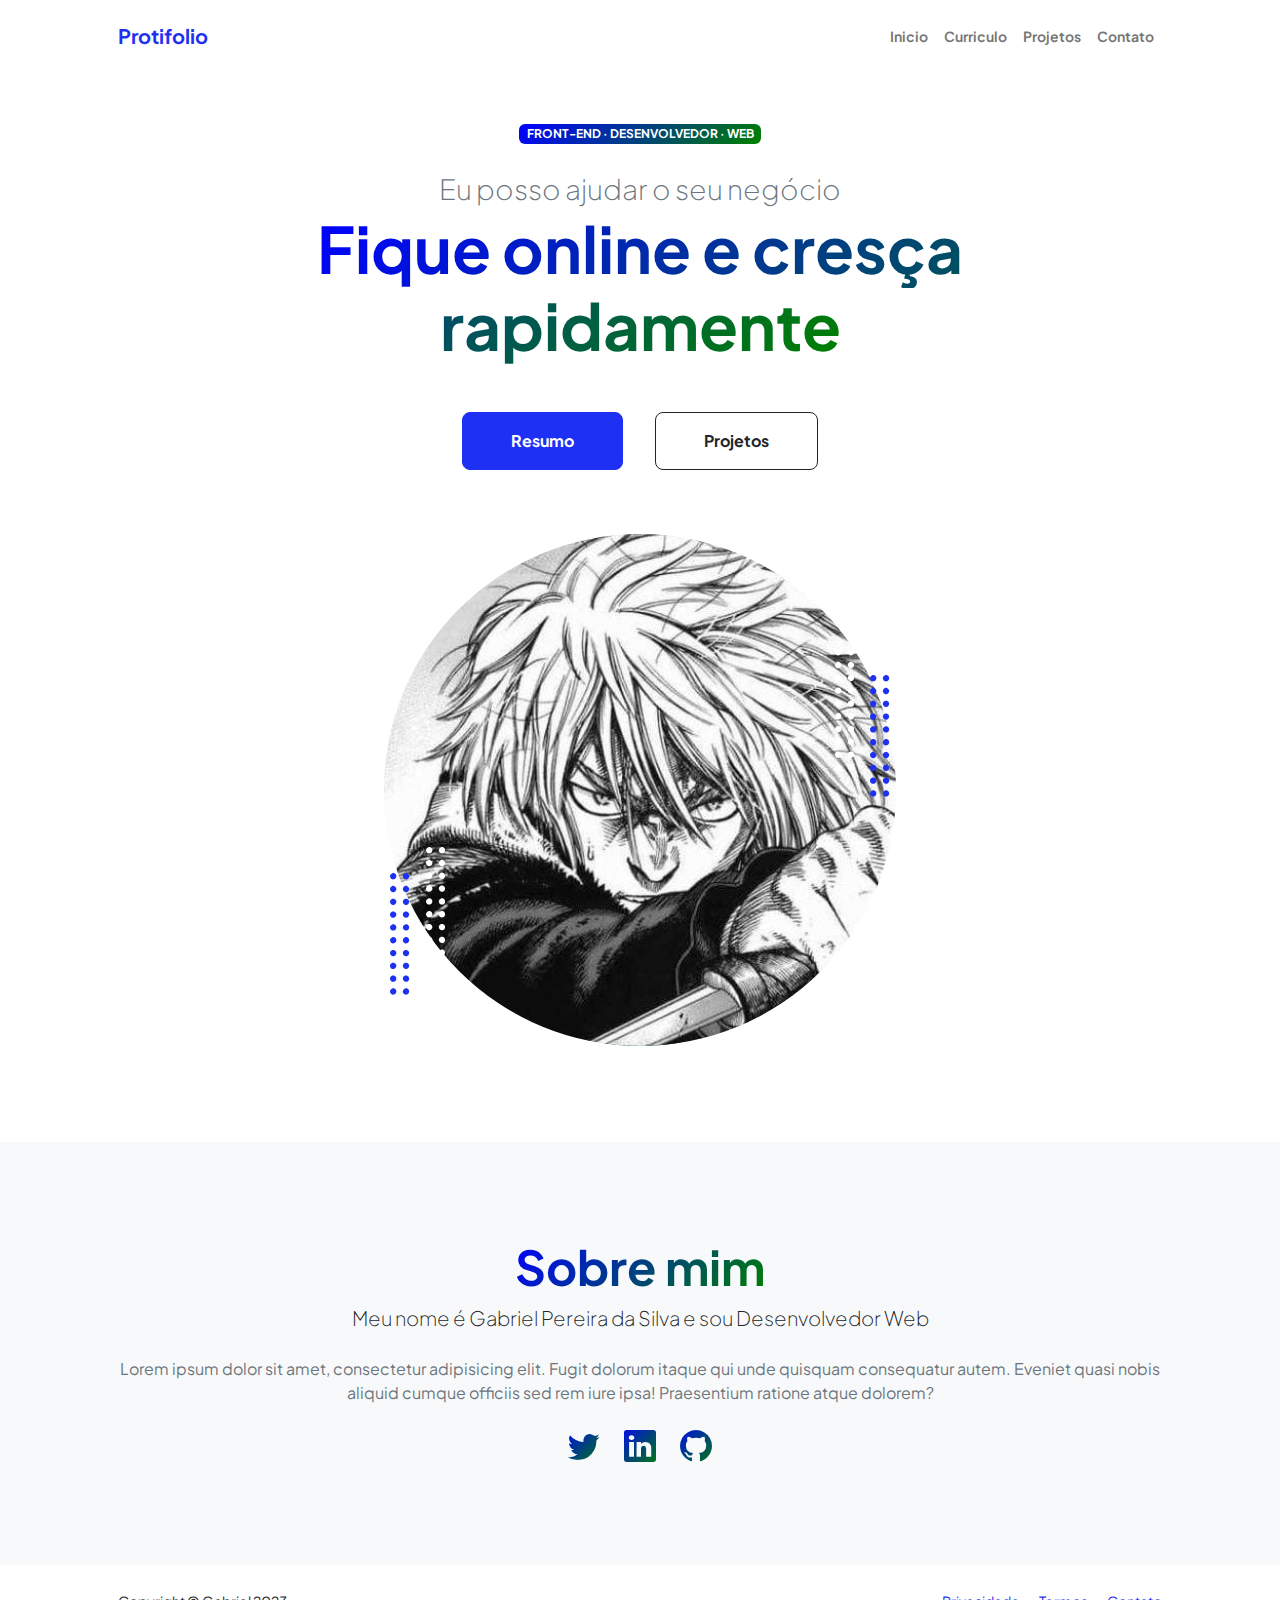
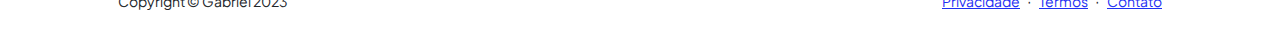
==== index.html @ ac5b2639 "Meu Portifolio" ====
<!DOCTYPE html>
<html lang="en">
    <head>
        <meta charset="utf-8" />
        <meta name="viewport" content="width=device-width, initial-scale=1, shrink-to-fit=no" />
        <meta name="description" content="" />
        <meta name="author" content="" />
        <title>Portifolio</title>
        <!-- Favicon-->
        <link rel="icon" type="image/x-icon" href="assets/favicon.ico" />
        <!-- Custom Google font-->
        <link rel="preconnect" href="https://fonts.googleapis.com" />
        <link rel="preconnect" href="https://fonts.gstatic.com" crossorigin />
        <link href="https://fonts.googleapis.com/css2?family=Plus+Jakarta+Sans:wght@100;200;300;400;500;600;700;800;900&amp;display=swap" rel="stylesheet" />
        <!-- Bootstrap icons-->
        <link href="https://cdn.jsdelivr.net/npm/bootstrap-icons@1.8.1/font/bootstrap-icons.css" rel="stylesheet" />
        <!-- Core theme CSS (includes Bootstrap)-->
        <link href="css/styles.css" rel="stylesheet" />
    </head>
    <body class="d-flex flex-column h-100">
        <main class="flex-shrink-0">
            <!-- Navigation-->
            <nav class="navbar navbar-expand-lg navbar-light bg-white py-3">
                <div class="container px-5">
                    <a class="navbar-brand" href="index.html"><span class="fw-bolder text-primary">Protifolio</span></a>
                    <button class="navbar-toggler" type="button" data-bs-toggle="collapse" data-bs-target="#navbarSupportedContent" aria-controls="navbarSupportedContent" aria-expanded="false" aria-label="Toggle navigation"><span class="navbar-toggler-icon"></span></button>
                    <div class="collapse navbar-collapse" id="navbarSupportedContent">
                        <ul class="navbar-nav ms-auto mb-2 mb-lg-0 small fw-bolder">
                            <li class="nav-item"><a class="nav-link" href="index.html">Inicio</a></li>
                            <li class="nav-item"><a class="nav-link" href="curriculo.html">Curriculo</a></li>
                            <li class="nav-item"><a class="nav-link" href="projetos.html">Projetos</a></li>
                            <li class="nav-item"><a class="nav-link" href="contato.html">Contato</a></li>
                        </ul>
                    </div>
                </div>
            </nav>
            <!-- Header-->
            <header class="py-5">
                <div class="container px-5 pb-5">
                    <div class="row gx-5 align-items-center">
                        <div class="col-xxl-5">
                            <!-- Header text content-->
                            <div class="text-center text-xxl-start">
                                <div class="badge bg-gradient-primary-to-secondary text-white mb-4"><div class="text-uppercase">Front-end &middot; Desenvolvedor &middot; Web</div></div>
                                <div class="fs-3 fw-light text-muted">Eu posso ajudar o seu negócio</div>
                                <h1 class="display-3 fw-bolder mb-5"><span class="text-gradient d-inline">Fique online e cresça rapidamente</span></h1>
                                <div class="d-grid gap-3 d-sm-flex justify-content-sm-center justify-content-xxl-start mb-3">
                                    <a class="btn btn-primary btn-lg px-5 py-3 me-sm-3 fs-6 fw-bolder" href="contato.html">Resumo</a>
                                    <a class="btn btn-outline-dark btn-lg px-5 py-3 fs-6 fw-bolder" href="projetos.html">Projetos</a>
                                </div>
                            </div>
                        </div>
                        <div class="col-xxl-7">
                            <!-- Header profile picture-->
                            <div class="d-flex justify-content-center mt-5 mt-xxl-0">
                                <div class="profile bg-gradient-primary-to-secondary">
                                    <!-- TIP: For best results, use a photo with a transparent background like the demo example below-->
                                    <!-- Watch a tutorial on how to do this on YouTube (link)-->
                                    <img class="profile-img" src="assets/zaz.jpeg" alt="..."  style="border-radius: 50%;"/>
                                    <div class="dots-1">
                                        <!-- SVG Dots-->
                                        <svg version="1.1" xmlns="http://www.w3.org/2000/svg" xmlns:xlink="http://www.w3.org/1999/xlink" x="0px" y="0px" viewBox="0 0 191.6 1215.4" style="enable-background: new 0 0 191.6 1215.4" xml:space="preserve">
                                            <g transform="translate(0.000000,1280.000000) scale(0.100000,-0.100000)">
                                                <path d="M227.7,12788.6c-105-35-200-141-222-248c-43-206,163-412,369-369c155,32,275,190,260,339c-11,105-90,213-190,262        C383.7,12801.6,289.7,12808.6,227.7,12788.6z"></path>
                                                <path d="M1507.7,12788.6c-151-50-253-216-222-362c25-119,136-230,254-255c194-41,395,142,375,339c-11,105-90,213-190,262        C1663.7,12801.6,1569.7,12808.6,1507.7,12788.6z"></path>
                                                <path d="M227.7,11508.6c-105-35-200-141-222-248c-43-206,163-412,369-369c155,32,275,190,260,339c-11,105-90,213-190,262        C383.7,11521.6,289.7,11528.6,227.7,11508.6z"></path>
                                                <path d="M1507.7,11508.6c-151-50-253-216-222-362c25-119,136-230,254-255c194-41,395,142,375,339c-11,105-90,213-190,262        C1663.7,11521.6,1569.7,11528.6,1507.7,11508.6z"></path>
                                                <path d="M227.7,10228.6c-105-35-200-141-222-248c-43-206,163-412,369-369c155,32,275,190,260,339c-11,105-90,213-190,262        C383.7,10241.6,289.7,10248.6,227.7,10228.6z"></path>
                                                <path d="M1507.7,10228.6c-105-35-200-141-222-248c-43-206,163-412,369-369c155,32,275,190,260,339c-11,105-90,213-190,262        C1663.7,10241.6,1569.7,10248.6,1507.7,10228.6z"></path>
                                                <path d="M227.7,8948.6c-105-35-200-141-222-248c-43-206,163-412,369-369c155,32,275,190,260,339c-11,105-90,213-190,262        C383.7,8961.6,289.7,8968.6,227.7,8948.6z"></path>
                                                <path d="M1507.7,8948.6c-105-35-200-141-222-248c-43-206,163-412,369-369c155,32,275,190,260,339c-11,105-90,213-190,262        C1663.7,8961.6,1569.7,8968.6,1507.7,8948.6z"></path>
                                                <path d="M227.7,7668.6c-105-35-200-141-222-248c-43-206,163-412,369-369c155,32,275,190,260,339c-11,105-90,213-190,262        C383.7,7681.6,289.7,7688.6,227.7,7668.6z"></path>
                                                <path d="M1507.7,7668.6c-105-35-200-141-222-248c-43-206,163-412,369-369c155,32,275,190,260,339c-11,105-90,213-190,262        C1663.7,7681.6,1569.7,7688.6,1507.7,7668.6z"></path>
                                                <path d="M227.7,6388.6c-105-35-200-141-222-248c-43-206,163-412,369-369c155,32,275,190,260,339c-11,105-90,213-190,262        C383.7,6401.6,289.7,6408.6,227.7,6388.6z"></path>
                                                <path d="M1507.7,6388.6c-105-35-200-141-222-248c-43-206,163-412,369-369c155,32,275,190,260,339c-11,105-90,213-190,262        C1663.7,6401.6,1569.7,6408.6,1507.7,6388.6z"></path>
                                                <path d="M227.7,5108.6c-105-35-200-141-222-248c-43-206,163-412,369-369c155,32,275,190,260,339c-11,105-90,213-190,262        C383.7,5121.6,289.7,5128.6,227.7,5108.6z"></path>
                                                <path d="M1507.7,5108.6c-105-35-200-141-222-248c-43-206,163-412,369-369c155,32,275,190,260,339c-11,105-90,213-190,262        C1663.7,5121.6,1569.7,5128.6,1507.7,5108.6z"></path>
                                                <path d="M227.7,3828.6c-105-35-200-141-222-248c-43-206,163-412,369-369c155,32,275,190,260,339c-11,105-90,213-190,262        C383.7,3841.6,289.7,3848.6,227.7,3828.6z"></path>
                                                <path d="M1507.7,3828.6c-105-35-200-141-222-248c-43-206,163-412,369-369c155,32,275,190,260,339c-11,105-90,213-190,262        C1663.7,3841.6,1569.7,3848.6,1507.7,3828.6z"></path>
                                                <path d="M227.7,2548.6c-105-35-200-141-222-248c-43-206,163-412,369-369c155,32,275,190,260,339c-11,105-90,213-190,262        C383.7,2561.6,289.7,2568.6,227.7,2548.6z"></path>
                                                <path d="M1507.7,2548.6c-105-35-200-141-222-248c-43-206,163-412,369-369c155,32,275,190,260,339c-11,105-90,213-190,262        C1663.7,2561.6,1569.7,2568.6,1507.7,2548.6z"></path>
                                                <path d="M227.7,1268.6c-105-35-200-141-222-248c-43-206,163-412,369-369c155,32,275,190,260,339c-11,105-90,213-190,262        C383.7,1281.6,289.7,1288.6,227.7,1268.6z"></path>
                                                <path d="M1507.7,1268.6c-105-35-200-141-222-248c-43-206,163-412,369-369c155,32,275,190,260,339c-11,105-90,213-190,262        C1663.7,1281.6,1569.7,1288.6,1507.7,1268.6z"></path>
                                            </g>
                                        </svg>
                                        <!-- END of SVG dots-->
                                    </div>
                                    <div class="dots-2">
                                        <!-- SVG Dots-->
                                        <svg version="1.1" xmlns="http://www.w3.org/2000/svg" xmlns:xlink="http://www.w3.org/1999/xlink" x="0px" y="0px" viewBox="0 0 191.6 1215.4" style="enable-background: new 0 0 191.6 1215.4" xml:space="preserve">
                                            <g transform="translate(0.000000,1280.000000) scale(0.100000,-0.100000)">
                                                <path d="M227.7,12788.6c-105-35-200-141-222-248c-43-206,163-412,369-369c155,32,275,190,260,339c-11,105-90,213-190,262        C383.7,12801.6,289.7,12808.6,227.7,12788.6z"></path>
                                                <path d="M1507.7,12788.6c-151-50-253-216-222-362c25-119,136-230,254-255c194-41,395,142,375,339c-11,105-90,213-190,262        C1663.7,12801.6,1569.7,12808.6,1507.7,12788.6z"></path>
                                                <path d="M227.7,11508.6c-105-35-200-141-222-248c-43-206,163-412,369-369c155,32,275,190,260,339c-11,105-90,213-190,262        C383.7,11521.6,289.7,11528.6,227.7,11508.6z"></path>
                                                <path d="M1507.7,11508.6c-151-50-253-216-222-362c25-119,136-230,254-255c194-41,395,142,375,339c-11,105-90,213-190,262        C1663.7,11521.6,1569.7,11528.6,1507.7,11508.6z"></path>
                                                <path d="M227.7,10228.6c-105-35-200-141-222-248c-43-206,163-412,369-369c155,32,275,190,260,339c-11,105-90,213-190,262        C383.7,10241.6,289.7,10248.6,227.7,10228.6z"></path>
                                                <path d="M1507.7,10228.6c-105-35-200-141-222-248c-43-206,163-412,369-369c155,32,275,190,260,339c-11,105-90,213-190,262        C1663.7,10241.6,1569.7,10248.6,1507.7,10228.6z"></path>
                                                <path d="M227.7,8948.6c-105-35-200-141-222-248c-43-206,163-412,369-369c155,32,275,190,260,339c-11,105-90,213-190,262        C383.7,8961.6,289.7,8968.6,227.7,8948.6z"></path>
                                                <path d="M1507.7,8948.6c-105-35-200-141-222-248c-43-206,163-412,369-369c155,32,275,190,260,339c-11,105-90,213-190,262        C1663.7,8961.6,1569.7,8968.6,1507.7,8948.6z"></path>
                                                <path d="M227.7,7668.6c-105-35-200-141-222-248c-43-206,163-412,369-369c155,32,275,190,260,339c-11,105-90,213-190,262        C383.7,7681.6,289.7,7688.6,227.7,7668.6z"></path>
                                                <path d="M1507.7,7668.6c-105-35-200-141-222-248c-43-206,163-412,369-369c155,32,275,190,260,339c-11,105-90,213-190,262        C1663.7,7681.6,1569.7,7688.6,1507.7,7668.6z"></path>
                                                <path d="M227.7,6388.6c-105-35-200-141-222-248c-43-206,163-412,369-369c155,32,275,190,260,339c-11,105-90,213-190,262        C383.7,6401.6,289.7,6408.6,227.7,6388.6z"></path>
                                                <path d="M1507.7,6388.6c-105-35-200-141-222-248c-43-206,163-412,369-369c155,32,275,190,260,339c-11,105-90,213-190,262        C1663.7,6401.6,1569.7,6408.6,1507.7,6388.6z"></path>
                                                <path d="M227.7,5108.6c-105-35-200-141-222-248c-43-206,163-412,369-369c155,32,275,190,260,339c-11,105-90,213-190,262        C383.7,5121.6,289.7,5128.6,227.7,5108.6z"></path>
                                                <path d="M1507.7,5108.6c-105-35-200-141-222-248c-43-206,163-412,369-369c155,32,275,190,260,339c-11,105-90,213-190,262        C1663.7,5121.6,1569.7,5128.6,1507.7,5108.6z"></path>
                                                <path d="M227.7,3828.6c-105-35-200-141-222-248c-43-206,163-412,369-369c155,32,275,190,260,339c-11,105-90,213-190,262        C383.7,3841.6,289.7,3848.6,227.7,3828.6z"></path>
                                                <path d="M1507.7,3828.6c-105-35-200-141-222-248c-43-206,163-412,369-369c155,32,275,190,260,339c-11,105-90,213-190,262        C1663.7,3841.6,1569.7,3848.6,1507.7,3828.6z"></path>
                                                <path d="M227.7,2548.6c-105-35-200-141-222-248c-43-206,163-412,369-369c155,32,275,190,260,339c-11,105-90,213-190,262        C383.7,2561.6,289.7,2568.6,227.7,2548.6z"></path>
                                                <path d="M1507.7,2548.6c-105-35-200-141-222-248c-43-206,163-412,369-369c155,32,275,190,260,339c-11,105-90,213-190,262        C1663.7,2561.6,1569.7,2568.6,1507.7,2548.6z"></path>
                                                <path d="M227.7,1268.6c-105-35-200-141-222-248c-43-206,163-412,369-369c155,32,275,190,260,339c-11,105-90,213-190,262        C383.7,1281.6,289.7,1288.6,227.7,1268.6z"></path>
                                                <path d="M1507.7,1268.6c-105-35-200-141-222-248c-43-206,163-412,369-369c155,32,275,190,260,339c-11,105-90,213-190,262        C1663.7,1281.6,1569.7,1288.6,1507.7,1268.6z"></path>
                                            </g>
                                        </svg>
                                        <!-- END of SVG dots-->
                                    </div>
                                    <div class="dots-3">
                                        <!-- SVG Dots-->
                                        <svg version="1.1" xmlns="http://www.w3.org/2000/svg" xmlns:xlink="http://www.w3.org/1999/xlink" x="0px" y="0px" viewBox="0 0 191.6 1215.4" style="enable-background: new 0 0 191.6 1215.4" xml:space="preserve">
                                            <g transform="translate(0.000000,1280.000000) scale(0.100000,-0.100000)">
                                                <path d="M227.7,12788.6c-105-35-200-141-222-248c-43-206,163-412,369-369c155,32,275,190,260,339c-11,105-90,213-190,262        C383.7,12801.6,289.7,12808.6,227.7,12788.6z"></path>
                                                <path d="M1507.7,12788.6c-151-50-253-216-222-362c25-119,136-230,254-255c194-41,395,142,375,339c-11,105-90,213-190,262        C1663.7,12801.6,1569.7,12808.6,1507.7,12788.6z"></path>
                                                <path d="M227.7,11508.6c-105-35-200-141-222-248c-43-206,163-412,369-369c155,32,275,190,260,339c-11,105-90,213-190,262        C383.7,11521.6,289.7,11528.6,227.7,11508.6z"></path>
                                                <path d="M1507.7,11508.6c-151-50-253-216-222-362c25-119,136-230,254-255c194-41,395,142,375,339c-11,105-90,213-190,262        C1663.7,11521.6,1569.7,11528.6,1507.7,11508.6z"></path>
                                                <path d="M227.7,10228.6c-105-35-200-141-222-248c-43-206,163-412,369-369c155,32,275,190,260,339c-11,105-90,213-190,262        C383.7,10241.6,289.7,10248.6,227.7,10228.6z"></path>
                                                <path d="M1507.7,10228.6c-105-35-200-141-222-248c-43-206,163-412,369-369c155,32,275,190,260,339c-11,105-90,213-190,262        C1663.7,10241.6,1569.7,10248.6,1507.7,10228.6z"></path>
                                                <path d="M227.7,8948.6c-105-35-200-141-222-248c-43-206,163-412,369-369c155,32,275,190,260,339c-11,105-90,213-190,262        C383.7,8961.6,289.7,8968.6,227.7,8948.6z"></path>
                                                <path d="M1507.7,8948.6c-105-35-200-141-222-248c-43-206,163-412,369-369c155,32,275,190,260,339c-11,105-90,213-190,262        C1663.7,8961.6,1569.7,8968.6,1507.7,8948.6z"></path>
                                                <path d="M227.7,7668.6c-105-35-200-141-222-248c-43-206,163-412,369-369c155,32,275,190,260,339c-11,105-90,213-190,262        C383.7,7681.6,289.7,7688.6,227.7,7668.6z"></path>
                                                <path d="M1507.7,7668.6c-105-35-200-141-222-248c-43-206,163-412,369-369c155,32,275,190,260,339c-11,105-90,213-190,262        C1663.7,7681.6,1569.7,7688.6,1507.7,7668.6z"></path>
                                                <path d="M227.7,6388.6c-105-35-200-141-222-248c-43-206,163-412,369-369c155,32,275,190,260,339c-11,105-90,213-190,262        C383.7,6401.6,289.7,6408.6,227.7,6388.6z"></path>
                                                <path d="M1507.7,6388.6c-105-35-200-141-222-248c-43-206,163-412,369-369c155,32,275,190,260,339c-11,105-90,213-190,262        C1663.7,6401.6,1569.7,6408.6,1507.7,6388.6z"></path>
                                                <path d="M227.7,5108.6c-105-35-200-141-222-248c-43-206,163-412,369-369c155,32,275,190,260,339c-11,105-90,213-190,262        C383.7,5121.6,289.7,5128.6,227.7,5108.6z"></path>
                                                <path d="M1507.7,5108.6c-105-35-200-141-222-248c-43-206,163-412,369-369c155,32,275,190,260,339c-11,105-90,213-190,262        C1663.7,5121.6,1569.7,5128.6,1507.7,5108.6z"></path>
                                                <path d="M227.7,3828.6c-105-35-200-141-222-248c-43-206,163-412,369-369c155,32,275,190,260,339c-11,105-90,213-190,262        C383.7,3841.6,289.7,3848.6,227.7,3828.6z"></path>
                                                <path d="M1507.7,3828.6c-105-35-200-141-222-248c-43-206,163-412,369-369c155,32,275,190,260,339c-11,105-90,213-190,262        C1663.7,3841.6,1569.7,3848.6,1507.7,3828.6z"></path>
                                                <path d="M227.7,2548.6c-105-35-200-141-222-248c-43-206,163-412,369-369c155,32,275,190,260,339c-11,105-90,213-190,262        C383.7,2561.6,289.7,2568.6,227.7,2548.6z"></path>
                                                <path d="M1507.7,2548.6c-105-35-200-141-222-248c-43-206,163-412,369-369c155,32,275,190,260,339c-11,105-90,213-190,262        C1663.7,2561.6,1569.7,2568.6,1507.7,2548.6z"></path>
                                                <path d="M227.7,1268.6c-105-35-200-141-222-248c-43-206,163-412,369-369c155,32,275,190,260,339c-11,105-90,213-190,262        C383.7,1281.6,289.7,1288.6,227.7,1268.6z"></path>
                                                <path d="M1507.7,1268.6c-105-35-200-141-222-248c-43-206,163-412,369-369c155,32,275,190,260,339c-11,105-90,213-190,262        C1663.7,1281.6,1569.7,1288.6,1507.7,1268.6z"></path>
                                            </g>
                                        </svg>
                                        <!-- END of SVG dots-->
                                    </div>
                                    <div class="dots-4">
                                        <!-- SVG Dots-->
                                        <svg version="1.1" xmlns="http://www.w3.org/2000/svg" xmlns:xlink="http://www.w3.org/1999/xlink" x="0px" y="0px" viewBox="0 0 191.6 1215.4" style="enable-background: new 0 0 191.6 1215.4" xml:space="preserve">
                                            <g transform="translate(0.000000,1280.000000) scale(0.100000,-0.100000)">
                                                <path d="M227.7,12788.6c-105-35-200-141-222-248c-43-206,163-412,369-369c155,32,275,190,260,339c-11,105-90,213-190,262        C383.7,12801.6,289.7,12808.6,227.7,12788.6z"></path>
                                                <path d="M1507.7,12788.6c-151-50-253-216-222-362c25-119,136-230,254-255c194-41,395,142,375,339c-11,105-90,213-190,262        C1663.7,12801.6,1569.7,12808.6,1507.7,12788.6z"></path>
                                                <path d="M227.7,11508.6c-105-35-200-141-222-248c-43-206,163-412,369-369c155,32,275,190,260,339c-11,105-90,213-190,262        C383.7,11521.6,289.7,11528.6,227.7,11508.6z"></path>
                                                <path d="M1507.7,11508.6c-151-50-253-216-222-362c25-119,136-230,254-255c194-41,395,142,375,339c-11,105-90,213-190,262        C1663.7,11521.6,1569.7,11528.6,1507.7,11508.6z"></path>
                                                <path d="M227.7,10228.6c-105-35-200-141-222-248c-43-206,163-412,369-369c155,32,275,190,260,339c-11,105-90,213-190,262        C383.7,10241.6,289.7,10248.6,227.7,10228.6z"></path>
                                                <path d="M1507.7,10228.6c-105-35-200-141-222-248c-43-206,163-412,369-369c155,32,275,190,260,339c-11,105-90,213-190,262        C1663.7,10241.6,1569.7,10248.6,1507.7,10228.6z"></path>
                                                <path d="M227.7,8948.6c-105-35-200-141-222-248c-43-206,163-412,369-369c155,32,275,190,260,339c-11,105-90,213-190,262        C383.7,8961.6,289.7,8968.6,227.7,8948.6z"></path>
                                                <path d="M1507.7,8948.6c-105-35-200-141-222-248c-43-206,163-412,369-369c155,32,275,190,260,339c-11,105-90,213-190,262        C1663.7,8961.6,1569.7,8968.6,1507.7,8948.6z"></path>
                                                <path d="M227.7,7668.6c-105-35-200-141-222-248c-43-206,163-412,369-369c155,32,275,190,260,339c-11,105-90,213-190,262        C383.7,7681.6,289.7,7688.6,227.7,7668.6z"></path>
                                                <path d="M1507.7,7668.6c-105-35-200-141-222-248c-43-206,163-412,369-369c155,32,275,190,260,339c-11,105-90,213-190,262        C1663.7,7681.6,1569.7,7688.6,1507.7,7668.6z"></path>
                                                <path d="M227.7,6388.6c-105-35-200-141-222-248c-43-206,163-412,369-369c155,32,275,190,260,339c-11,105-90,213-190,262        C383.7,6401.6,289.7,6408.6,227.7,6388.6z"></path>
                                                <path d="M1507.7,6388.6c-105-35-200-141-222-248c-43-206,163-412,369-369c155,32,275,190,260,339c-11,105-90,213-190,262        C1663.7,6401.6,1569.7,6408.6,1507.7,6388.6z"></path>
                                                <path d="M227.7,5108.6c-105-35-200-141-222-248c-43-206,163-412,369-369c155,32,275,190,260,339c-11,105-90,213-190,262        C383.7,5121.6,289.7,5128.6,227.7,5108.6z"></path>
                                                <path d="M1507.7,5108.6c-105-35-200-141-222-248c-43-206,163-412,369-369c155,32,275,190,260,339c-11,105-90,213-190,262        C1663.7,5121.6,1569.7,5128.6,1507.7,5108.6z"></path>
                                                <path d="M227.7,3828.6c-105-35-200-141-222-248c-43-206,163-412,369-369c155,32,275,190,260,339c-11,105-90,213-190,262        C383.7,3841.6,289.7,3848.6,227.7,3828.6z"></path>
                                                <path d="M1507.7,3828.6c-105-35-200-141-222-248c-43-206,163-412,369-369c155,32,275,190,260,339c-11,105-90,213-190,262        C1663.7,3841.6,1569.7,3848.6,1507.7,3828.6z"></path>
                                                <path d="M227.7,2548.6c-105-35-200-141-222-248c-43-206,163-412,369-369c155,32,275,190,260,339c-11,105-90,213-190,262        C383.7,2561.6,289.7,2568.6,227.7,2548.6z"></path>
                                                <path d="M1507.7,2548.6c-105-35-200-141-222-248c-43-206,163-412,369-369c155,32,275,190,260,339c-11,105-90,213-190,262        C1663.7,2561.6,1569.7,2568.6,1507.7,2548.6z"></path>
                                                <path d="M227.7,1268.6c-105-35-200-141-222-248c-43-206,163-412,369-369c155,32,275,190,260,339c-11,105-90,213-190,262        C383.7,1281.6,289.7,1288.6,227.7,1268.6z"></path>
                                                <path d="M1507.7,1268.6c-105-35-200-141-222-248c-43-206,163-412,369-369c155,32,275,190,260,339c-11,105-90,213-190,262        C1663.7,1281.6,1569.7,1288.6,1507.7,1268.6z"></path>
                                            </g>
                                        </svg>
                                        <!-- END of SVG dots-->
                                    </div>
                                </div>
                            </div>
                        </div>
                    </div>
                </div>
            </header>
            <!-- About Section-->
            <section class="bg-light py-5">
                <div class="container px-5">
                    <div class="row gx-5 justify-content-center">
                        <div class="col-xxl-8">
                            <div class="text-center my-5">
                                <h2 class="display-5 fw-bolder"><span class="text-gradient d-inline">Sobre mim</span></h2>
                                <p class="lead fw-light mb-4">Meu nome é Gabriel Pereira da Silva e sou Desenvolvedor Web</p>
                                <p class="text-muted">Lorem ipsum dolor sit amet, consectetur adipisicing elit. Fugit dolorum itaque qui unde quisquam consequatur autem. Eveniet quasi nobis aliquid cumque officiis sed rem iure ipsa! Praesentium ratione atque dolorem?</p>
                                <div class="d-flex justify-content-center fs-2 gap-4">
                                    <a class="text-gradient" href="https://twitter.com/Biel06830757"><i class="bi bi-twitter"></i></a>
                                    <a class="text-gradient" href="https://www.linkedin.com/in/gabriel-undefined-baa9b6247/"><i class="bi bi-linkedin"></i></a>
                                    <a class="text-gradient" href="https://github.com/Bielpixel"><i class="bi bi-github"></i></a>
                                </div>
                            </div>
                        </div>
                    </div>
                </div>
            </section>
        </main>
        <!-- Footer-->
        <footer class="bg-white py-4 mt-auto">
            <div class="container px-5">
                <div class="row align-items-center justify-content-between flex-column flex-sm-row">
                    <div class="col-auto"><div class="small m-0">Copyright &copy; Gabriel 2023</div></div>
                    <div class="col-auto">
                        <a class="small" href="#!">Privacidade</a>
                        <span class="mx-1">&middot;</span>
                        <a class="small" href="#!">Termos</a>
                        <span class="mx-1">&middot;</span>
                        <a class="small" href="#!">Contato</a>
                    </div>
                </div>
            </div>
        </footer>
        <!-- Bootstrap core JS-->
        <script src="https://cdn.jsdelivr.net/npm/bootstrap@5.2.3/dist/js/bootstrap.bundle.min.js"></script>
        <!-- Core theme JS-->
        <script src="js/scripts.js"></script>
    </body>
</html>
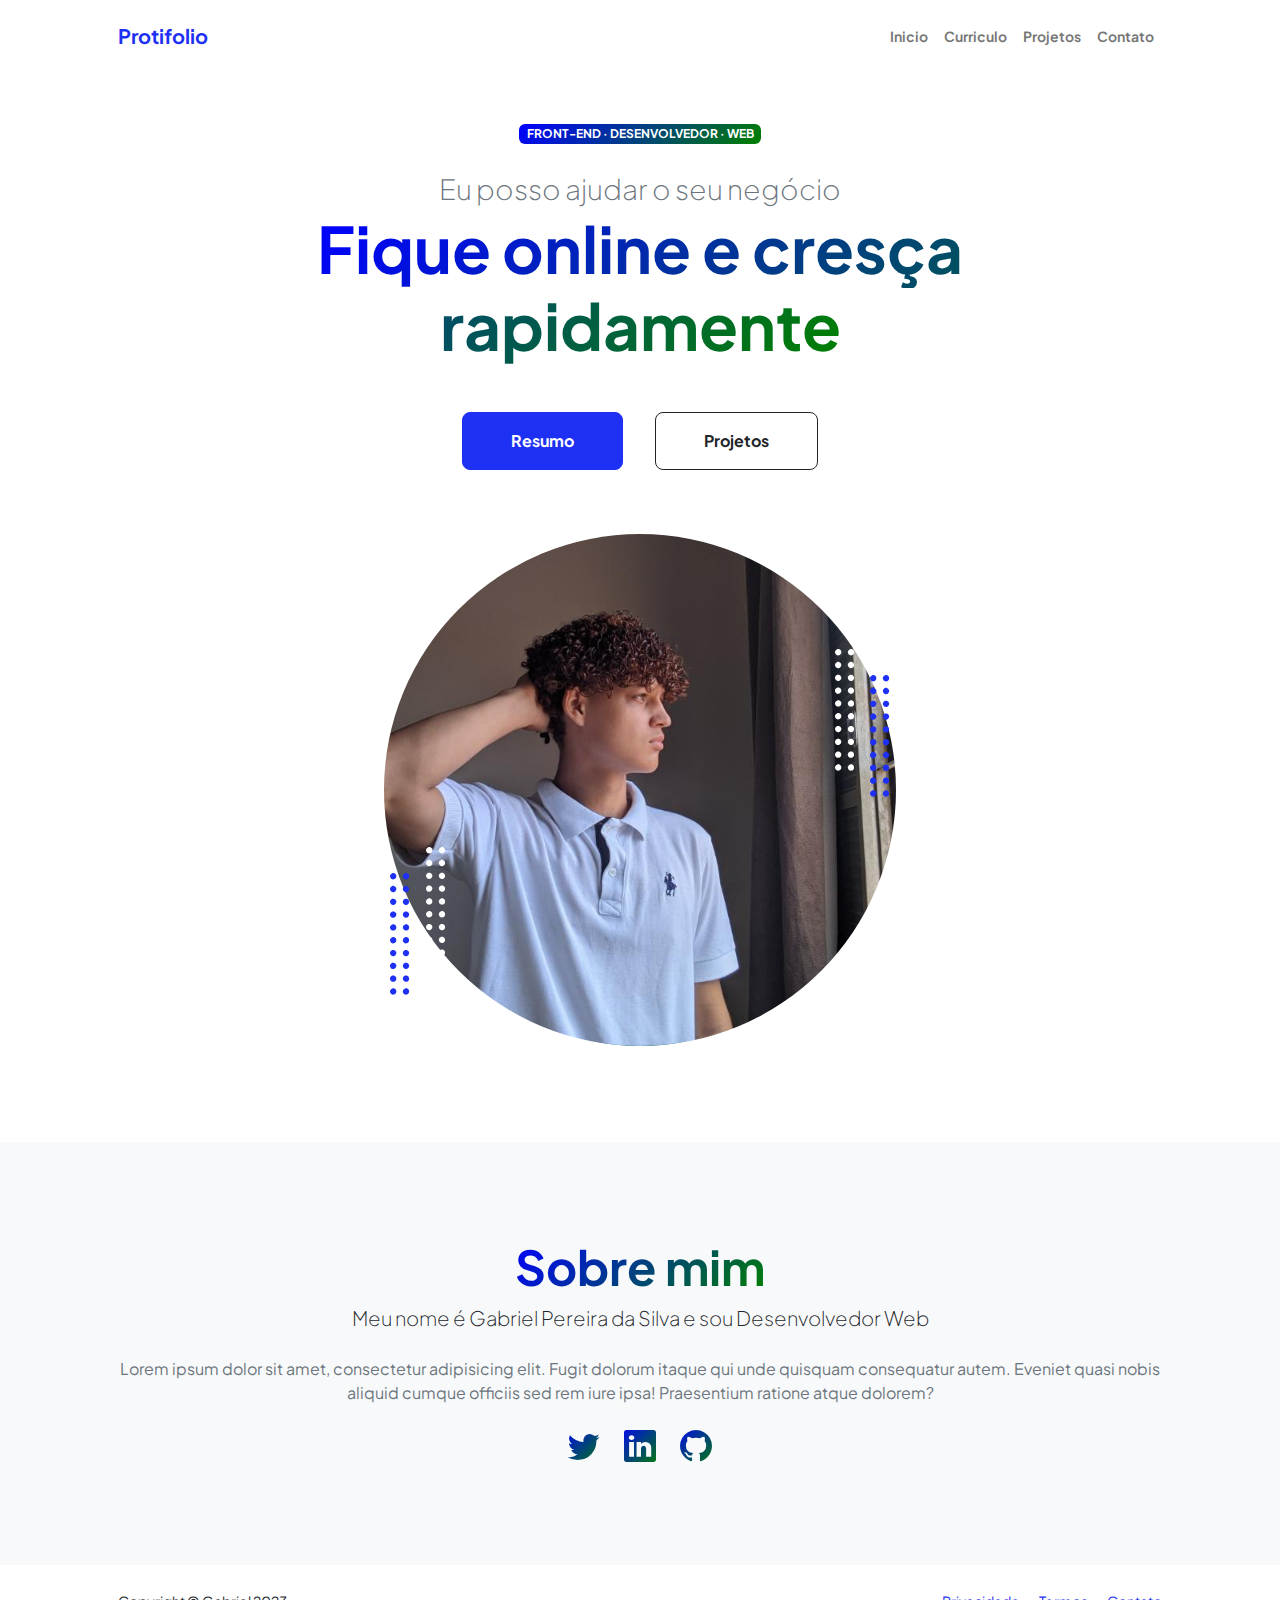
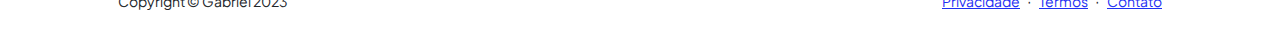
==== commit 2443dab0: "Portifolio" ====
--- a/index.html
+++ b/index.html
@@ -56,7 +56,7 @@
                                 <div class="profile bg-gradient-primary-to-secondary">
                                     <!-- TIP: For best results, use a photo with a transparent background like the demo example below-->
                                     <!-- Watch a tutorial on how to do this on YouTube (link)-->
-                                    <img class="profile-img" src="assets/zaz.jpeg" alt="..."  style="border-radius: 50%;"/>
+                                    <img class="profile-img" src="assets/file.jpg" alt="..."  style="border-radius: 50%;"/>
                                     <div class="dots-1">
                                         <!-- SVG Dots-->
                                         <svg version="1.1" xmlns="http://www.w3.org/2000/svg" xmlns:xlink="http://www.w3.org/1999/xlink" x="0px" y="0px" viewBox="0 0 191.6 1215.4" style="enable-background: new 0 0 191.6 1215.4" xml:space="preserve">
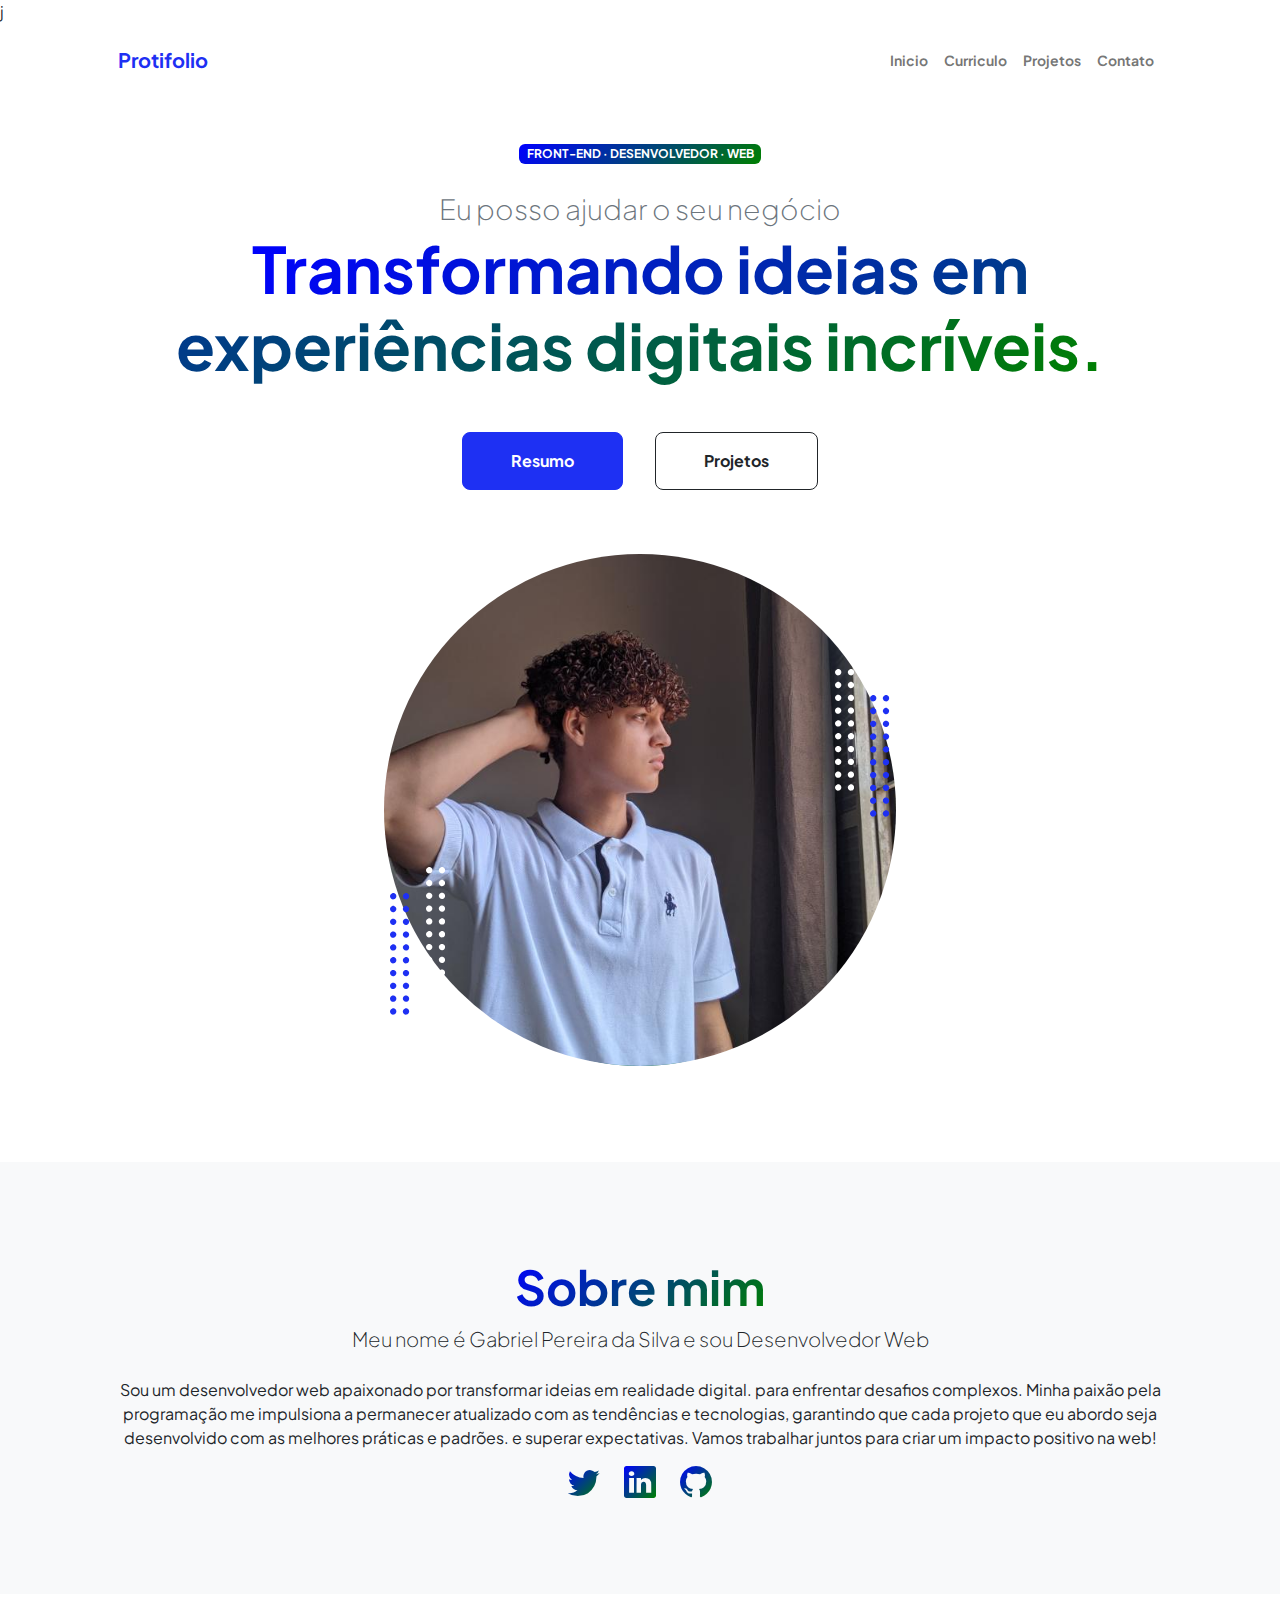
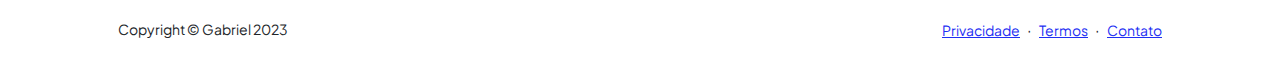
==== commit 83ae66b7: "Portifílio" ====
--- a/index.html
+++ b/index.html
@@ -1,4 +1,4 @@
-<!DOCTYPE html>
+j<!DOCTYPE html>
 <html lang="en">
     <head>
         <meta charset="utf-8" />
@@ -43,9 +43,9 @@
                             <div class="text-center text-xxl-start">
                                 <div class="badge bg-gradient-primary-to-secondary text-white mb-4"><div class="text-uppercase">Front-end &middot; Desenvolvedor &middot; Web</div></div>
                                 <div class="fs-3 fw-light text-muted">Eu posso ajudar o seu negócio</div>
-                                <h1 class="display-3 fw-bolder mb-5"><span class="text-gradient d-inline">Fique online e cresça rapidamente</span></h1>
+                                <h1 class="display-3 fw-bolder mb-5"><span class="text-gradient d-inline">Transformando ideias em experiências digitais incríveis.</span></h1>
                                 <div class="d-grid gap-3 d-sm-flex justify-content-sm-center justify-content-xxl-start mb-3">
-                                    <a class="btn btn-primary btn-lg px-5 py-3 me-sm-3 fs-6 fw-bolder" href="contato.html">Resumo</a>
+                                    <a class="btn btn-primary btn-lg px-5 py-3 me-sm-3 fs-6 fw-bolder" href="curriculo.html">Resumo</a>
                                     <a class="btn btn-outline-dark btn-lg px-5 py-3 fs-6 fw-bolder" href="projetos.html">Projetos</a>
                                 </div>
                             </div>
@@ -183,7 +183,7 @@
                             <div class="text-center my-5">
                                 <h2 class="display-5 fw-bolder"><span class="text-gradient d-inline">Sobre mim</span></h2>
                                 <p class="lead fw-light mb-4">Meu nome é Gabriel Pereira da Silva e sou Desenvolvedor Web</p>
-                                <p class="text-muted">Lorem ipsum dolor sit amet, consectetur adipisicing elit. Fugit dolorum itaque qui unde quisquam consequatur autem. Eveniet quasi nobis aliquid cumque officiis sed rem iure ipsa! Praesentium ratione atque dolorem?</p>
+                                <p>Sou um desenvolvedor web apaixonado por transformar ideias em realidade digital. para enfrentar desafios complexos. Minha paixão pela programação me impulsiona a permanecer atualizado com as tendências e tecnologias, garantindo que cada projeto que eu abordo seja desenvolvido com as melhores práticas e padrões. e superar expectativas. Vamos trabalhar juntos para criar um impacto positivo na web!</p></p>
                                 <div class="d-flex justify-content-center fs-2 gap-4">
                                     <a class="text-gradient" href="https://twitter.com/Biel06830757"><i class="bi bi-twitter"></i></a>
                                     <a class="text-gradient" href="https://www.linkedin.com/in/gabriel-undefined-baa9b6247/"><i class="bi bi-linkedin"></i></a>
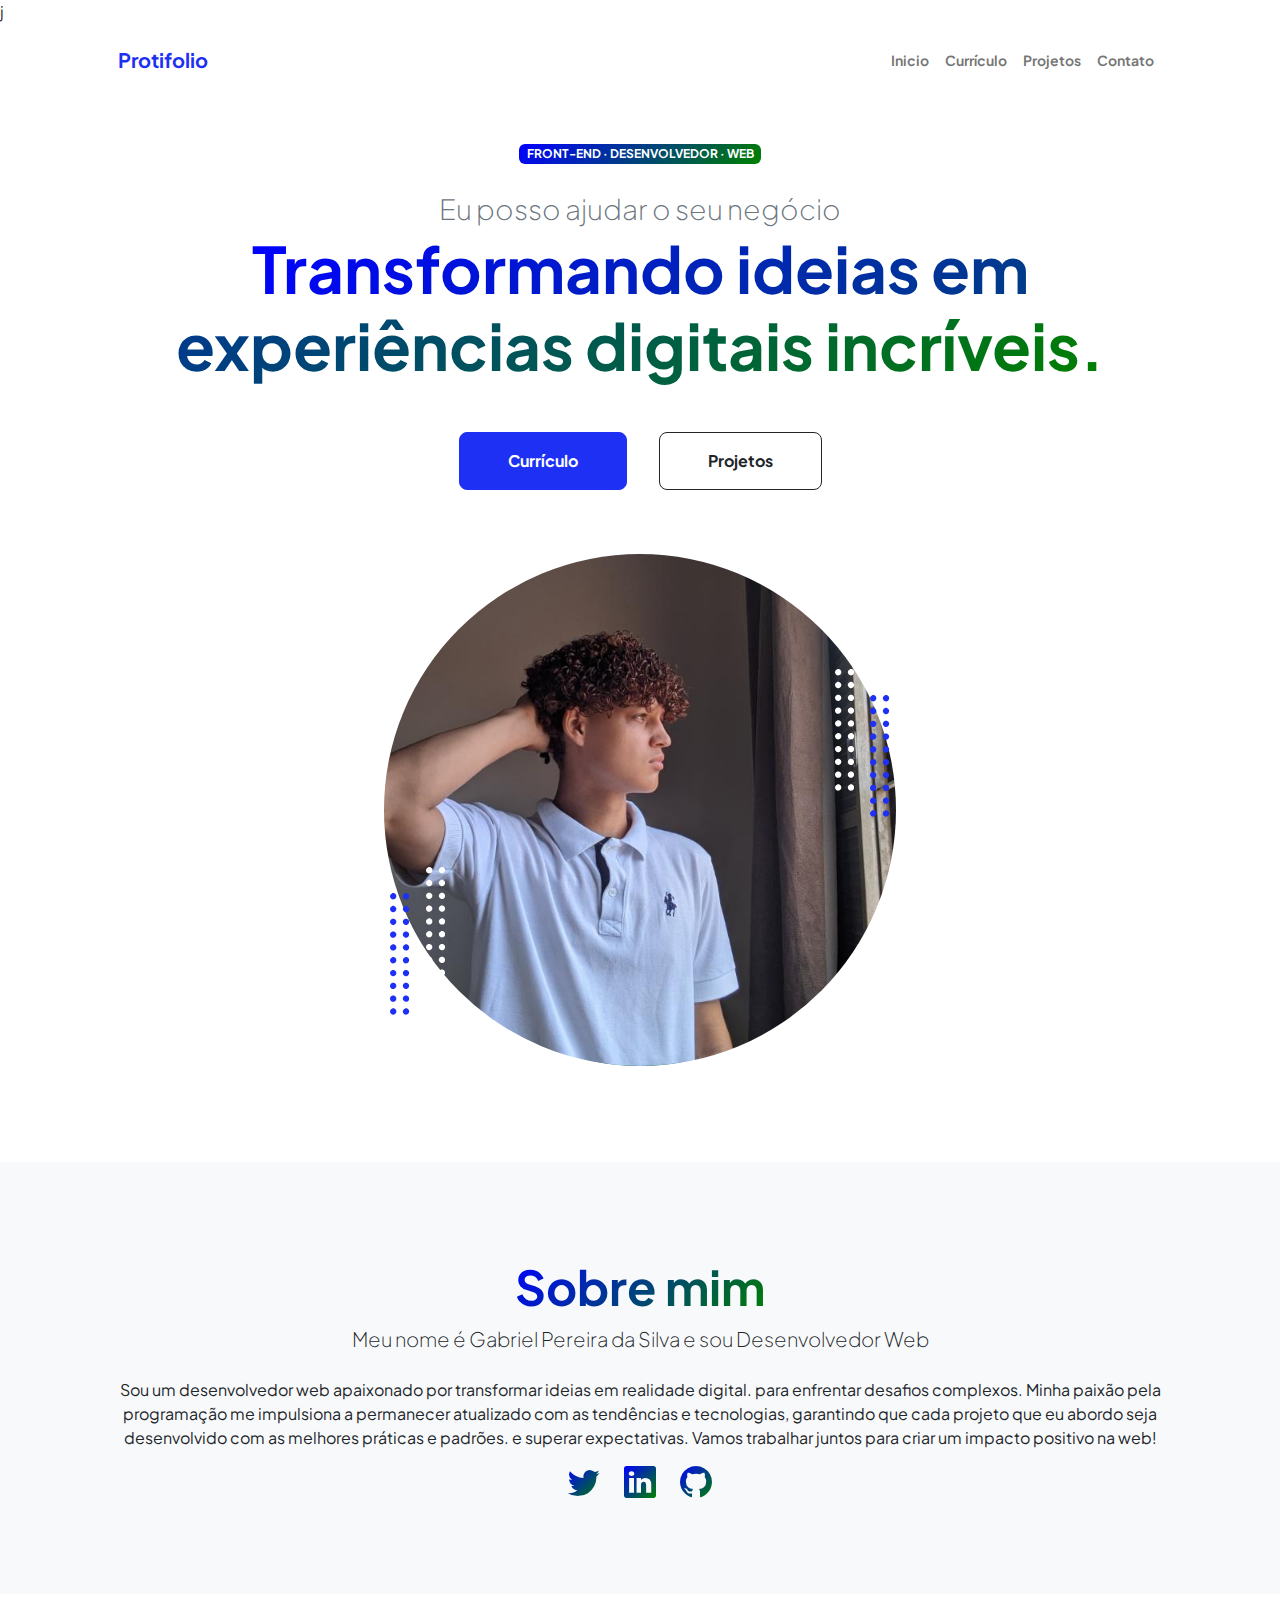
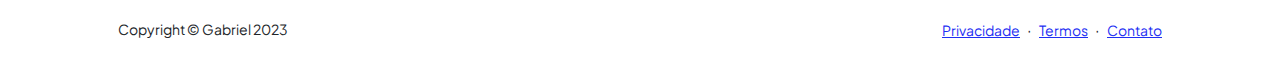
==== commit 934d79ba: "FIM por enquanto" ====
--- a/index.html
+++ b/index.html
@@ -27,7 +27,7 @@
                     <div class="collapse navbar-collapse" id="navbarSupportedContent">
                         <ul class="navbar-nav ms-auto mb-2 mb-lg-0 small fw-bolder">
                             <li class="nav-item"><a class="nav-link" href="index.html">Inicio</a></li>
-                            <li class="nav-item"><a class="nav-link" href="curriculo.html">Curriculo</a></li>
+                            <li class="nav-item"><a class="nav-link" href="curriculo.html">Currículo</a></li>
                             <li class="nav-item"><a class="nav-link" href="projetos.html">Projetos</a></li>
                             <li class="nav-item"><a class="nav-link" href="contato.html">Contato</a></li>
                         </ul>
@@ -45,7 +45,7 @@
                                 <div class="fs-3 fw-light text-muted">Eu posso ajudar o seu negócio</div>
                                 <h1 class="display-3 fw-bolder mb-5"><span class="text-gradient d-inline">Transformando ideias em experiências digitais incríveis.</span></h1>
                                 <div class="d-grid gap-3 d-sm-flex justify-content-sm-center justify-content-xxl-start mb-3">
-                                    <a class="btn btn-primary btn-lg px-5 py-3 me-sm-3 fs-6 fw-bolder" href="curriculo.html">Resumo</a>
+                                    <a class="btn btn-primary btn-lg px-5 py-3 me-sm-3 fs-6 fw-bolder" href="curriculo.html">Currículo</a>
                                     <a class="btn btn-outline-dark btn-lg px-5 py-3 fs-6 fw-bolder" href="projetos.html">Projetos</a>
                                 </div>
                             </div>
